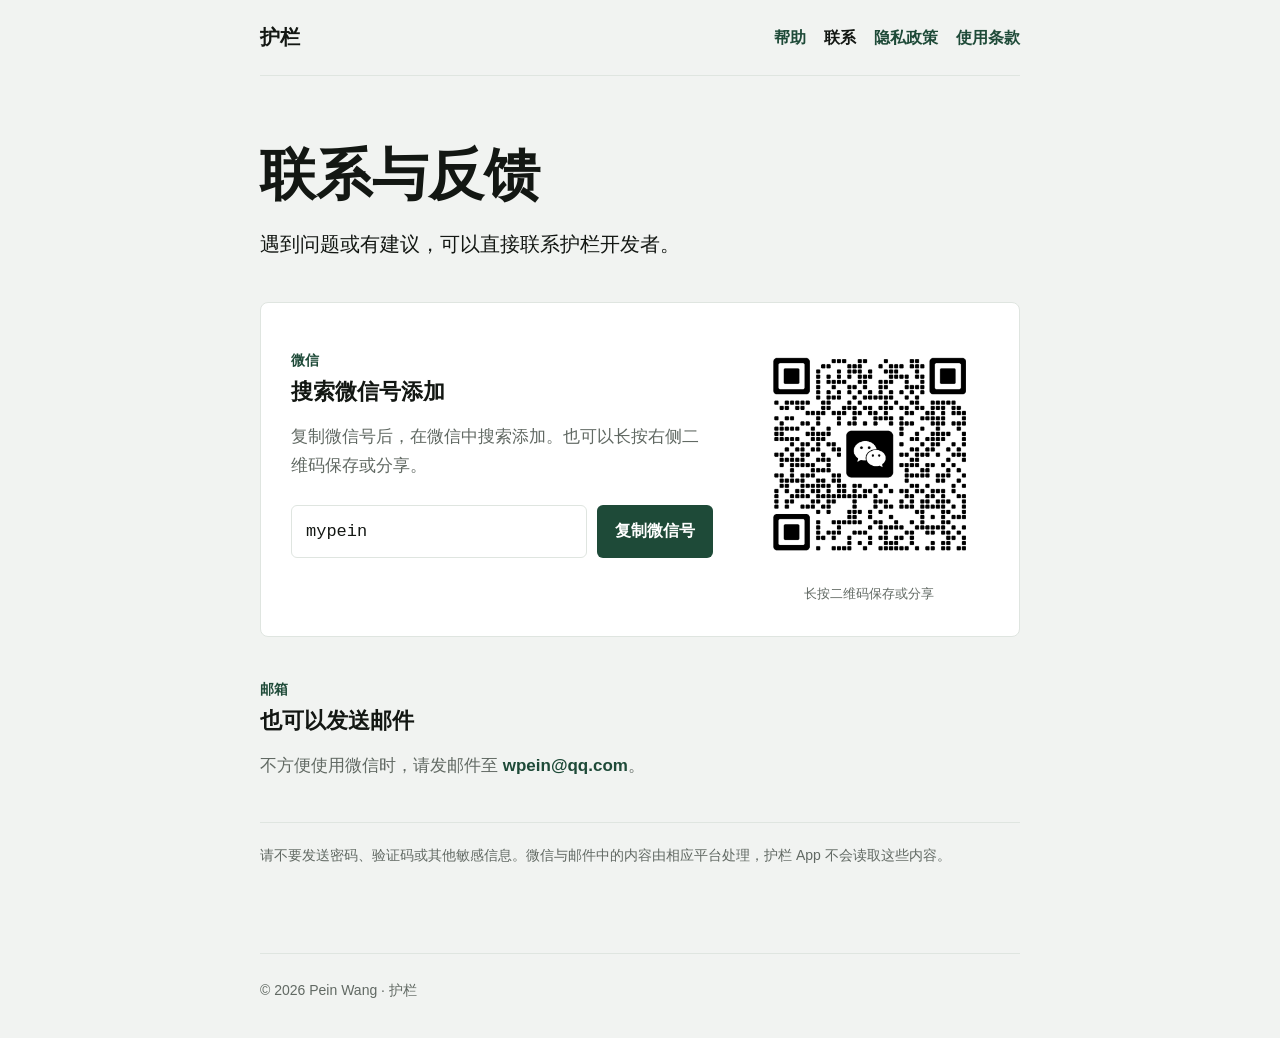
==== contact.html @ da7af456 "Add contact and feedback page" ====
<!doctype html>
<html lang="zh-CN">
<head>
  <meta charset="utf-8">
  <meta name="viewport" content="width=device-width, initial-scale=1">
  <meta name="description" content="联系护栏 App 开发者并提交使用反馈">
  <title>联系与反馈 · 护栏</title>
  <link rel="stylesheet" href="styles.css">
  <script src="contact.js" defer></script>
</head>
<body>
  <header>
    <a class="brand" href="index.html">护栏</a>
    <nav aria-label="页面导航">
      <a href="index.html">帮助</a>
      <a href="contact.html" aria-current="page">联系</a>
      <a href="privacy.html">隐私政策</a>
      <a href="terms.html">使用条款</a>
    </nav>
  </header>
  <main>
    <h1>联系与反馈</h1>
    <p class="lead">遇到问题或有建议，可以直接联系护栏开发者。</p>

    <section class="contact-panel" aria-labelledby="wechat-title">
      <div class="contact-copy">
        <p class="eyebrow">微信</p>
        <h2 id="wechat-title">搜索微信号添加</h2>
        <p>复制微信号后，在微信中搜索添加。也可以长按右侧二维码保存或分享。</p>

        <div class="copy-row">
          <code id="wechat-id">mypein</code>
          <button type="button" data-copy-wechat="mypein">复制微信号</button>
        </div>
        <p class="copy-status" role="status" aria-live="polite"></p>
      </div>

      <figure class="qr-figure">
        <a href="wechat-qr.png" download="mypein-wechat-qr.png" aria-label="打开微信添加好友二维码原图">
          <img src="wechat-qr.png" width="797" height="802" alt="微信添加好友二维码">
        </a>
        <figcaption>长按二维码保存或分享</figcaption>
      </figure>
    </section>

    <section class="email-contact" aria-labelledby="email-title">
      <p class="eyebrow">邮箱</p>
      <h2 id="email-title">也可以发送邮件</h2>
      <p>不方便使用微信时，请发邮件至 <a class="text-link" href="mailto:wpein@qq.com">wpein@qq.com</a>。</p>
    </section>

    <p class="privacy-note">请不要发送密码、验证码或其他敏感信息。微信与邮件中的内容由相应平台处理，护栏 App 不会读取这些内容。</p>
  </main>
  <footer>© 2026 Pein Wang · 护栏</footer>
</body>
</html>
---- styles.css ----
:root {
  color-scheme: light dark;
  --canvas: #f1f3f1;
  --surface: #ffffff;
  --ink: #131713;
  --muted: #616963;
  --brand: #1e4a38;
  --border: #dfe5e0;
  --accent: #f4cb57;
}

@media (prefers-color-scheme: dark) {
  :root {
    --canvas: #0e100f;
    --surface: #252a26;
    --ink: #f0f3f1;
    --muted: #9ba49e;
    --brand: #8cc8a9;
    --border: #39413b;
    --accent: #d9b74f;
  }
}

* { box-sizing: border-box; }

body {
  margin: 0;
  background: var(--canvas);
  color: var(--ink);
  font-family: -apple-system, BlinkMacSystemFont, "SF Pro Text", "PingFang SC", sans-serif;
  line-height: 1.72;
  letter-spacing: 0;
}

header, main, footer {
  width: min(760px, calc(100% - 40px));
  margin: 0 auto;
}

header {
  display: flex;
  align-items: center;
  justify-content: space-between;
  min-height: 76px;
  border-bottom: 1px solid var(--border);
}

.brand {
  color: var(--ink);
  font-size: 20px;
  font-weight: 750;
  text-decoration: none;
}

nav { display: flex; gap: 18px; }

nav a, .text-link {
  color: var(--brand);
  font-weight: 650;
  text-decoration: none;
}

nav a[aria-current="page"] { color: var(--ink); }

main { padding: 64px 0 72px; }

h1, h2 { margin: 0; line-height: 1.24; }
h1 { max-width: 680px; font-size: clamp(36px, 8vw, 56px); }
h2 { margin-top: 42px; font-size: 22px; }
p, li { color: var(--muted); font-size: 17px; }

.lead {
  max-width: 650px;
  margin: 18px 0 40px;
  color: var(--ink);
  font-size: 20px;
}

.notice {
  margin: 26px 0;
  padding: 18px 20px;
  border-left: 5px solid var(--accent);
  background: var(--surface);
}

.notice p { margin: 0; }

.contact {
  margin-top: 34px;
  padding: 22px;
  border: 1px solid var(--border);
  background: var(--surface);
  border-radius: 8px;
}

.contact p { margin: 5px 0; }

.contact-panel {
  display: grid;
  grid-template-columns: minmax(0, 1fr) 240px;
  gap: 36px;
  align-items: center;
  margin-top: 36px;
  padding: 30px;
  border: 1px solid var(--border);
  border-radius: 8px;
  background: var(--surface);
}

.contact-panel h2,
.email-contact h2 {
  margin-top: 6px;
}

.eyebrow {
  margin: 0;
  color: var(--brand);
  font-size: 14px;
  font-weight: 700;
}

.copy-row {
  display: flex;
  gap: 10px;
  align-items: stretch;
  margin-top: 24px;
}

.copy-row code {
  display: flex;
  flex: 1;
  align-items: center;
  min-width: 0;
  padding: 11px 14px;
  border: 1px solid var(--border);
  border-radius: 6px;
  color: var(--ink);
  font-family: ui-monospace, "SFMono-Regular", Menlo, monospace;
  font-size: 17px;
  overflow-wrap: anywhere;
}

.copy-row button {
  min-height: 48px;
  padding: 0 18px;
  border: 0;
  border-radius: 6px;
  background: var(--brand);
  color: var(--surface);
  font: inherit;
  font-weight: 700;
  cursor: pointer;
}

.copy-row button:focus-visible,
.qr-figure a:focus-visible,
.text-link:focus-visible,
nav a:focus-visible {
  outline: 3px solid var(--accent);
  outline-offset: 3px;
}

.copy-status {
  min-height: 25px;
  margin: 8px 0 0;
  color: var(--brand);
  font-size: 14px;
}

.qr-figure {
  margin: 0;
  text-align: center;
}

.qr-figure a { display: block; }

.qr-figure img {
  display: block;
  width: 100%;
  height: auto;
  border-radius: 6px;
  background: #ffffff;
}

.qr-figure figcaption {
  margin-top: 9px;
  color: var(--muted);
  font-size: 13px;
}

.email-contact {
  margin-top: 34px;
  padding-top: 6px;
}

.privacy-note {
  margin-top: 42px;
  padding-top: 20px;
  border-top: 1px solid var(--border);
  font-size: 14px;
}

footer {
  padding: 24px 0 36px;
  border-top: 1px solid var(--border);
  color: var(--muted);
  font-size: 14px;
}

@media (max-width: 620px) {
  header {
    align-items: flex-start;
    flex-direction: column;
    gap: 12px;
    padding: 18px 0;
  }

  nav { flex-wrap: wrap; gap: 10px 16px; }
  main { padding-top: 44px; }

  .contact-panel {
    grid-template-columns: 1fr;
    gap: 28px;
    padding: 22px;
  }

  .qr-figure {
    width: min(100%, 280px);
    margin: 0 auto;
  }

  .copy-row { flex-direction: column; }
  .copy-row button { width: 100%; }
}
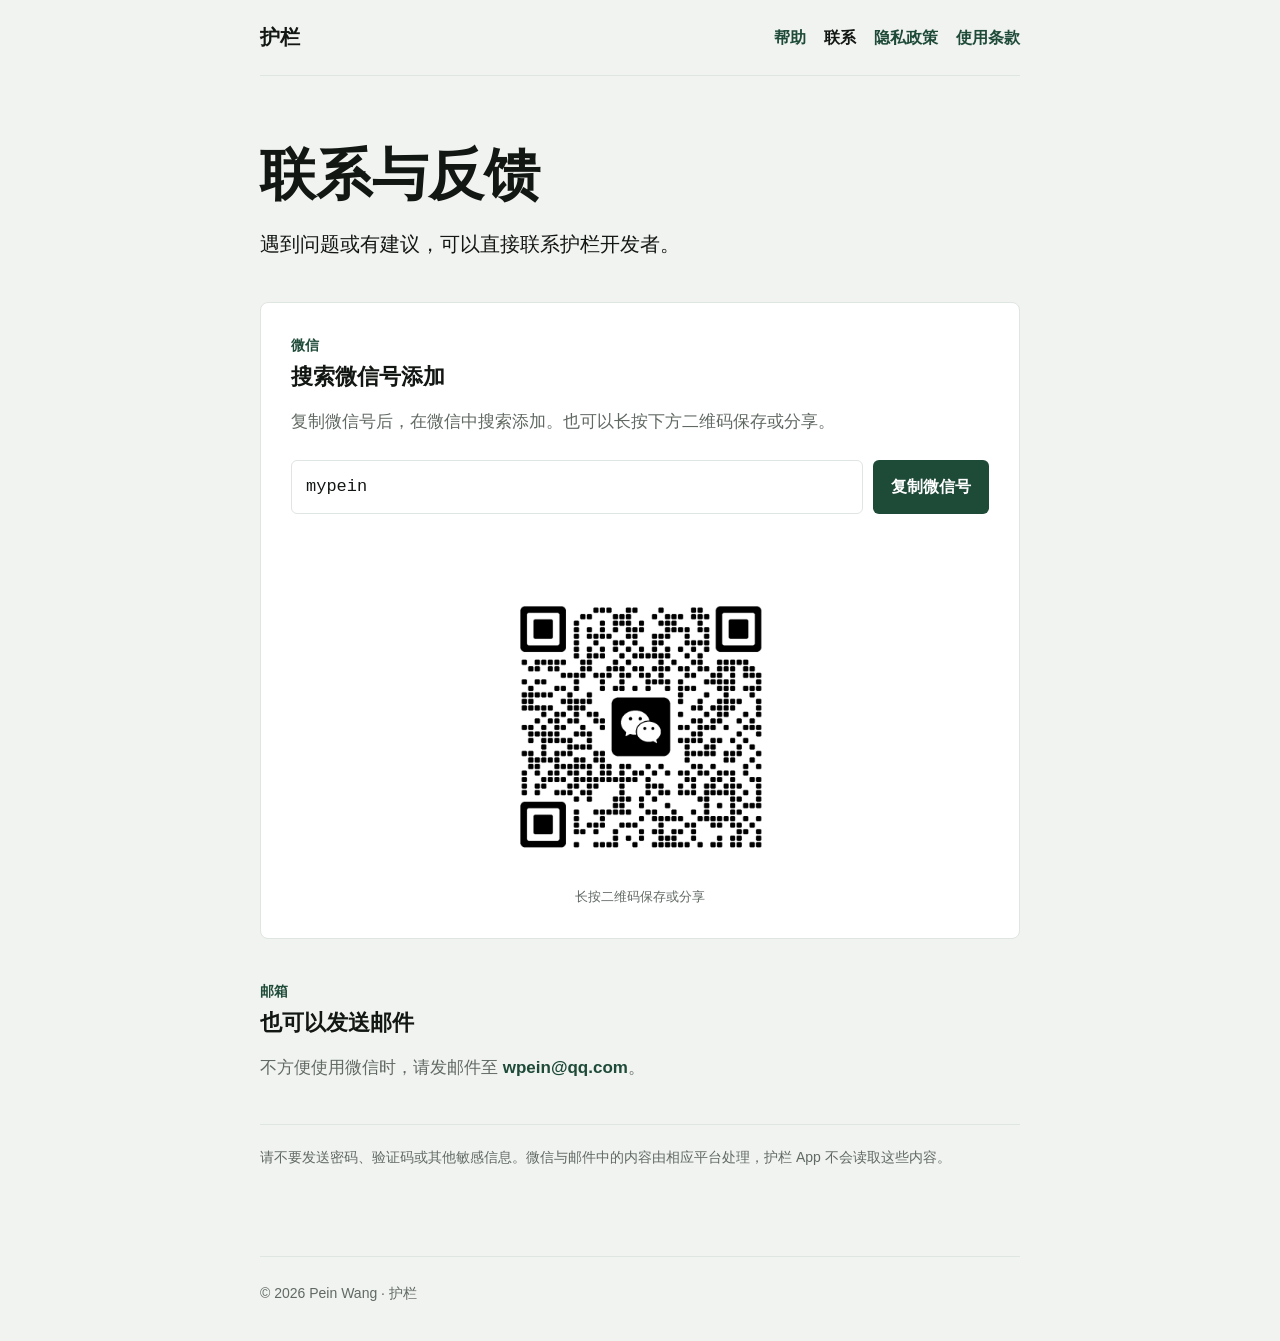
==== commit d1e3bdfe: "Stack contact QR below instructions" ====
--- a/contact.html
+++ b/contact.html
@@ -26,7 +26,7 @@
       <div class="contact-copy">
         <p class="eyebrow">微信</p>
         <h2 id="wechat-title">搜索微信号添加</h2>
-        <p>复制微信号后，在微信中搜索添加。也可以长按右侧二维码保存或分享。</p>
+        <p>复制微信号后，在微信中搜索添加。也可以长按下方二维码保存或分享。</p>
 
         <div class="copy-row">
           <code id="wechat-id">mypein</code>
--- a/styles.css
+++ b/styles.css
@@ -96,10 +96,6 @@
 .contact p { margin: 5px 0; }
 
 .contact-panel {
-  display: grid;
-  grid-template-columns: minmax(0, 1fr) 240px;
-  gap: 36px;
-  align-items: center;
   margin-top: 36px;
   padding: 30px;
   border: 1px solid var(--border);
@@ -168,7 +164,8 @@
 }
 
 .qr-figure {
-  margin: 0;
+  width: min(100%, 300px);
+  margin: 28px auto 0;
   text-align: center;
 }
 
@@ -219,14 +216,12 @@
   main { padding-top: 44px; }
 
   .contact-panel {
-    grid-template-columns: 1fr;
-    gap: 28px;
     padding: 22px;
   }
 
   .qr-figure {
     width: min(100%, 280px);
-    margin: 0 auto;
+    margin-top: 24px;
   }
 
   .copy-row { flex-direction: column; }
